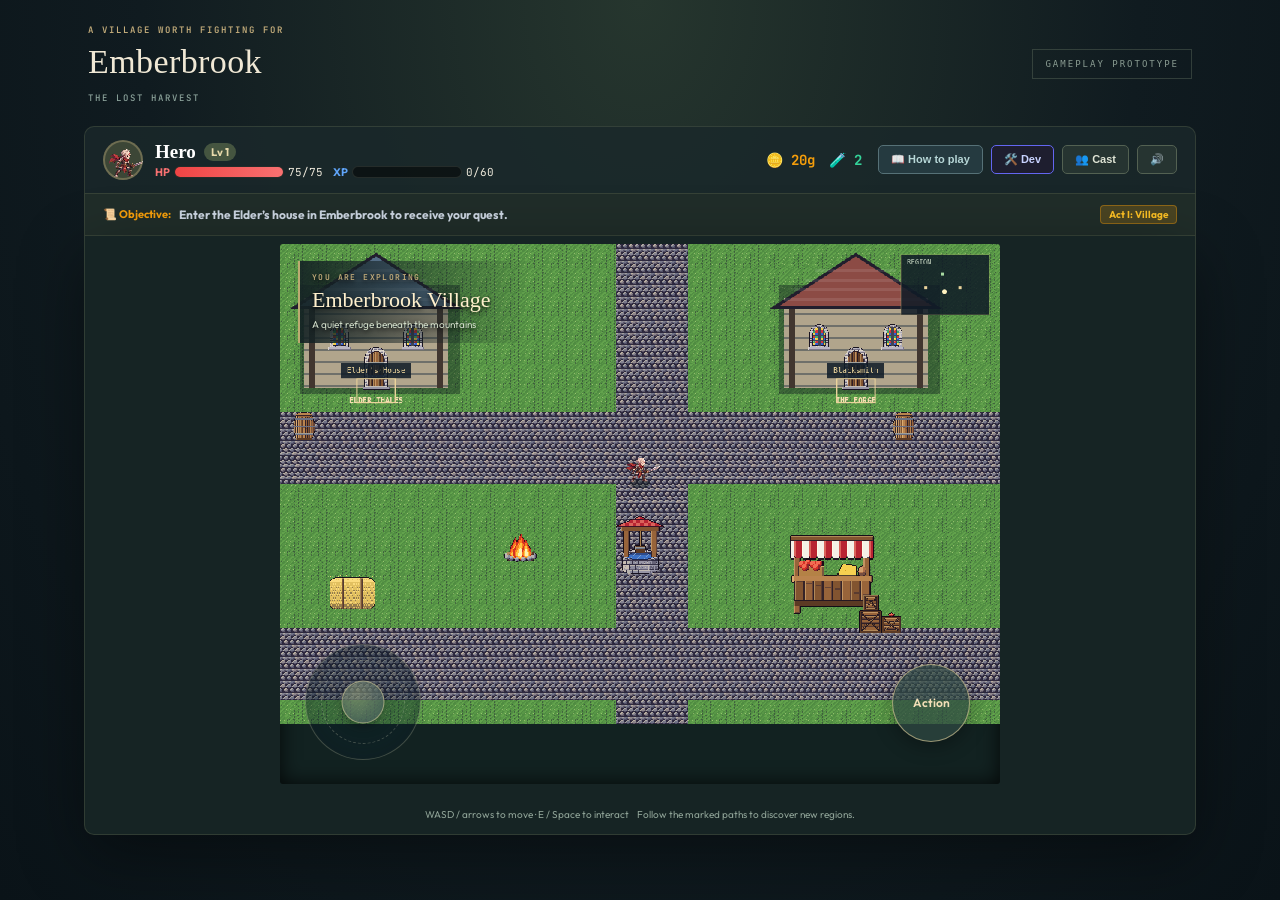
==== index.html @ a44d7378 "Add Emberbrook gameplay prototype" ====
<!DOCTYPE html>
<html lang="en">

<head>
  <meta charset="UTF-8">
  <meta name="viewport" content="width=device-width, initial-scale=1.0">
  <title>Emberbrook: The Lost Harvest — Gameplay Prototype</title>
  <link rel="preconnect" href="https://fonts.googleapis.com">
  <link rel="preconnect" href="https://fonts.gstatic.com" crossorigin>
  <link
    href="https://fonts.googleapis.com/css2?family=Press+Start+2P&family=Outfit:wght@400;500;600;700;800&family=JetBrains+Mono:wght@400;600;700&display=swap"
    rel="stylesheet">
  <style>
    :root {
      --bg-dark: #0f141c;
      --bg-panel: #18202c;
      --bg-card: #222d3d;
      --border-color: #33445c;
      --primary: #3b82f6;
      --primary-glow: rgba(59, 130, 246, 0.4);
      --accent-gold: #f59e0b;
      --accent-red: #ef4444;
      --accent-green: #10b981;
      --accent-purple: #8b5cf6;
      --accent-cyan: #06b6d4;
      --text-main: #f1f5f9;
      --text-muted: #94a3b8;
    }

    * {
      box-sizing: border-box;
      margin: 0;
      padding: 0;
      user-select: none;
      -webkit-user-select: none;
      -webkit-tap-highlight-color: transparent;
    }

    body {
      background-color: var(--bg-dark);
      color: var(--text-main);
      font-family: 'Outfit', sans-serif;
      min-height: 100vh;
      display: flex;
      flex-direction: column;
      align-items: center;
      justify-content: flex-start;
      overflow-x: hidden;
    }

    /* Pixel Headers */
    .pixel-font {
      font-family: 'Press Start 2P', monospace;
      letter-spacing: 0.5px;
    }

    .mono-font {
      font-family: 'JetBrains Mono', monospace;
    }

    /* App Container */
    #game-container {
      width: 100%;
      max-width: 860px;
      padding: 12px;
      display: flex;
      flex-direction: column;
      gap: 12px;
    }

    /* Top Navigation / Stats Bar */
    .top-bar {
      background: var(--bg-panel);
      border: 2px solid var(--border-color);
      border-radius: 12px;
      padding: 10px 16px;
      display: flex;
      justify-content: space-between;
      align-items: center;
      flex-wrap: wrap;
      gap: 8px;
      box-shadow: 0 4px 12px rgba(0, 0, 0, 0.3);
    }

    .hero-summary {
      display: flex;
      align-items: center;
      gap: 12px;
    }

    .hero-avatar {
      font-size: 28px;
      background: var(--bg-card);
      border: 2px solid var(--border-color);
      width: 48px;
      height: 48px;
      border-radius: 10px;
      display: flex;
      align-items: center;
      justify-content: center;
    }

    .hero-meta {
      display: flex;
      flex-direction: column;
      gap: 2px;
    }

    .hero-name-row {
      display: flex;
      align-items: center;
      gap: 8px;
    }

    .hero-name {
      font-weight: 700;
      font-size: 16px;
      color: #fff;
    }

    .badge-level {
      background: var(--primary);
      color: white;
      font-size: 11px;
      padding: 2px 7px;
      border-radius: 20px;
      font-weight: 700;
    }

    .bars-row {
      display: flex;
      gap: 10px;
      align-items: center;
      font-size: 12px;
    }

    .stat-bar-container {
      width: 110px;
      height: 12px;
      background: rgba(0, 0, 0, 0.5);
      border-radius: 6px;
      overflow: hidden;
      border: 1px solid rgba(255, 255, 255, 0.15);
      position: relative;
    }

    .stat-bar-fill {
      height: 100%;
      transition: width 0.3s ease;
    }

    .hp-fill {
      background: linear-gradient(90deg, #ef4444, #f87171);
    }

    .xp-fill {
      background: linear-gradient(90deg, #3b82f6, #60a5fa);
    }

    .top-actions {
      display: flex;
      align-items: center;
      gap: 8px;
    }

    .btn {
      background: var(--bg-card);
      border: 1.5px solid var(--border-color);
      color: var(--text-main);
      padding: 7px 12px;
      border-radius: 8px;
      font-size: 13px;
      font-weight: 600;
      cursor: pointer;
      display: inline-flex;
      align-items: center;
      gap: 6px;
      transition: all 0.15s ease;
      touch-action: manipulation;
    }

    .btn:hover {
      background: #2a374a;
      border-color: #4b6284;
      transform: translateY(-1px);
    }

    .btn:active {
      transform: translateY(1px);
    }

    .btn-primary {
      background: #2563eb;
      border-color: #3b82f6;
      color: #fff;
      box-shadow: 0 0 10px var(--primary-glow);
    }

    .btn-primary:hover {
      background: #1d4ed8;
      border-color: #60a5fa;
    }

    .btn-accent {
      background: #b45309;
      border-color: #f59e0b;
      color: #fff;
    }

    .btn-accent:hover {
      background: #d97706;
    }

    .btn-math {
      background: #5b21b6;
      border-color: #8b5cf6;
      color: #e0e7ff;
    }

    .btn-math:hover {
      background: #6d28d9;
    }

    /* Quest Banner */
    .quest-banner {
      background: linear-gradient(90deg, rgba(30, 41, 59, 0.95), rgba(15, 23, 42, 0.95));
      border: 1px solid #334155;
      border-left: 4px solid var(--accent-gold);
      border-radius: 8px;
      padding: 8px 14px;
      display: flex;
      justify-content: space-between;
      align-items: center;
      font-size: 13px;
    }

    .quest-title {
      font-weight: 700;
      color: var(--accent-gold);
      display: flex;
      align-items: center;
      gap: 6px;
    }

    .quest-desc {
      color: #cbd5e1;
    }

    /* Main Viewport & Map */
    .viewport-card {
      background: var(--bg-panel);
      border: 2px solid var(--border-color);
      border-radius: 14px;
      padding: 12px;
      display: flex;
      flex-direction: column;
      align-items: center;
      gap: 12px;
      box-shadow: 0 8px 24px rgba(0, 0, 0, 0.4);
      position: relative;
    }

    #canvas-wrapper {
      position: relative;
      width: 100%;
      max-width: 720px;
      aspect-ratio: 12 / 9;
      background: #000;
      border-radius: 10px;
      overflow: hidden;
      border: 2px solid #2d3c52;
      box-shadow: inset 0 0 20px rgba(0, 0, 0, 0.8);
    }

    #gameCanvas {
      width: 100%;
      height: 100%;
      display: block;
      image-rendering: pixelated;
    }

    /* Interaction floating toast */
    #interact-toast {
      position: absolute;
      bottom: 16px;
      left: 50%;
      transform: translateX(-50%);
      background: rgba(15, 23, 42, 0.92);
      border: 2px solid var(--accent-gold);
      color: #fff;
      padding: 6px 14px;
      border-radius: 20px;
      font-size: 12px;
      font-weight: 700;
      pointer-events: none;
      display: none;
      align-items: center;
      gap: 6px;
      animation: bounce 1s infinite alternate;
      box-shadow: 0 4px 12px rgba(0, 0, 0, 0.6);
    }

    @keyframes bounce {
      0% {
        transform: translate(-50%, 0);
      }

      100% {
        transform: translate(-50%, -4px);
      }
    }

    /* Controls & Hotbar */
    .controls-panel {
      width: 100%;
      max-width: 720px;
      display: flex;
      justify-content: space-between;
      align-items: center;
      flex-wrap: wrap;
      gap: 12px;
      background: var(--bg-card);
      border: 1px solid var(--border-color);
      border-radius: 10px;
      padding: 10px 16px;
    }

    .key-hints {
      font-size: 12px;
      color: var(--text-muted);
      display: flex;
      align-items: center;
      gap: 12px;
      flex-wrap: wrap;
    }

    .kbd {
      background: #0f172a;
      border: 1px solid #475569;
      border-bottom: 2px solid #334155;
      padding: 2px 6px;
      border-radius: 4px;
      color: #e2e8f0;
      font-size: 11px;
      font-family: monospace;
      font-weight: bold;
    }

    /* On-Screen D-Pad for Mobile */
    .d-pad {
      display: grid;
      grid-template-columns: repeat(3, 44px);
      grid-template-rows: repeat(3, 44px);
      gap: 4px;
    }

    .d-btn {
      background: #1e293b;
      border: 1.5px solid #3b4b66;
      color: #fff;
      font-size: 16px;
      font-weight: bold;
      border-radius: 8px;
      display: flex;
      align-items: center;
      justify-content: center;
      cursor: pointer;
      touch-action: manipulation;
    }

    .d-btn:active {
      background: var(--primary);
    }

    /* MODAL WINDOWS (Forge, Battle, Math, Dialogue, Cast, Credits) */
    .modal-overlay {
      position: fixed;
      top: 0;
      left: 0;
      width: 100vw;
      height: 100vh;
      background: rgba(0, 0, 0, 0.85);
      backdrop-filter: blur(4px);
      display: none;
      align-items: center;
      justify-content: center;
      z-index: 1000;
      padding: 16px;
    }

    .modal-box {
      background: var(--bg-panel);
      border: 2px solid var(--border-color);
      border-radius: 16px;
      width: 100%;
      max-width: 680px;
      max-height: 90vh;
      overflow-y: auto;
      padding: 20px;
      display: flex;
      flex-direction: column;
      gap: 16px;
      box-shadow: 0 16px 36px rgba(0, 0, 0, 0.7);
      position: relative;
      animation: modalPop 0.2s cubic-bezier(0.16, 1, 0.3, 1);
    }

    @keyframes modalPop {
      0% {
        transform: scale(0.92);
        opacity: 0;
      }

      100% {
        transform: scale(1);
        opacity: 1;
      }
    }

    .modal-header {
      display: flex;
      justify-content: space-between;
      align-items: center;
      border-bottom: 1.5px solid var(--border-color);
      padding-bottom: 12px;
    }

    .modal-title {
      font-size: 18px;
      font-weight: 700;
      color: #fff;
      display: flex;
      align-items: center;
      gap: 8px;
    }

    .close-btn {
      background: transparent;
      border: none;
      color: var(--text-muted);
      font-size: 22px;
      cursor: pointer;
      padding: 4px 8px;
      border-radius: 6px;
    }

    .close-btn:hover {
      background: rgba(255, 255, 255, 0.1);
      color: #fff;
    }

    /* FORGE / OPTIMIZATION UI */
    .forge-slider-box {
      background: var(--bg-card);
      border: 1px solid var(--border-color);
      border-radius: 12px;
      padding: 16px;
      display: flex;
      flex-direction: column;
      gap: 12px;
    }

    .forge-split-row {
      display: flex;
      justify-content: space-between;
      font-size: 15px;
      font-weight: 700;
    }

    .slider-container {
      display: flex;
      flex-direction: column;
      gap: 8px;
    }

    input[type=range] {
      width: 100%;
      height: 10px;
      border-radius: 5px;
      background: #0f172a;
      outline: none;
      accent-color: var(--primary);
      cursor: pointer;
    }

    .forge-graph-container {
      background: #0b0f17;
      border: 1px solid #233145;
      border-radius: 10px;
      height: 180px;
      position: relative;
      overflow: hidden;
    }

    #forgeCanvas {
      width: 100%;
      height: 100%;
      display: block;
    }

    .telemetry-grid {
      display: grid;
      grid-template-columns: repeat(auto-fit, minmax(130px, 1fr));
      gap: 8px;
    }

    .telemetry-tile {
      background: #111827;
      border: 1px solid #1f2937;
      border-radius: 8px;
      padding: 8px 10px;
      display: flex;
      flex-direction: column;
      gap: 2px;
    }

    .telemetry-label {
      font-size: 11px;
      color: var(--text-muted);
      font-weight: 600;
    }

    .telemetry-val {
      font-family: 'JetBrains Mono', monospace;
      font-size: 14px;
      font-weight: 700;
      color: #38bdf8;
    }

    /* BATTLE UI */
    .battle-header {
      display: flex;
      justify-content: space-between;
      align-items: center;
      padding: 12px;
      background: rgba(0, 0, 0, 0.3);
      border-radius: 12px;
    }

    .combatant-card {
      display: flex;
      flex-direction: column;
      align-items: center;
      gap: 6px;
      width: 45%;
    }

    .combatant-sprite {
      font-size: 52px;
      filter: drop-shadow(0 6px 12px rgba(0, 0, 0, 0.6));
      animation: floatIdle 2s infinite ease-in-out;
    }

    @keyframes floatIdle {

      0%,
      100% {
        transform: translateY(0);
      }

      50% {
        transform: translateY(-6px);
      }
    }

    .combatant-name {
      font-weight: 700;
      font-size: 14px;
    }

    .combat-log {
      height: 80px;
      background: #0b0f17;
      border: 1px solid #1e293b;
      border-radius: 8px;
      padding: 8px 12px;
      overflow-y: auto;
      font-size: 12px;
      font-family: 'JetBrains Mono', monospace;
      display: flex;
      flex-direction: column;
      gap: 4px;
      color: #cbd5e1;
    }

    /* Timing Gauge */
    .timing-section {
      background: var(--bg-card);
      border: 2px solid var(--border-color);
      border-radius: 12px;
      padding: 16px;
      display: flex;
      flex-direction: column;
      gap: 12px;
      align-items: center;
    }

    .gauge-track-container {
      width: 100%;
      height: 36px;
      background: #0b0f17;
      border: 2px solid #334155;
      border-radius: 18px;
      position: relative;
      overflow: hidden;
      box-shadow: inset 0 2px 8px rgba(0, 0, 0, 0.7);
    }

    .gauge-sweet-spot {
      position: absolute;
      left: 45%;
      width: 10%;
      top: 0;
      height: 100%;
      background: rgba(16, 185, 129, 0.35);
      border-left: 2px dashed #10b981;
      border-right: 2px dashed #10b981;
      pointer-events: none;
      display: flex;
      align-items: center;
      justify-content: center;
      font-size: 10px;
      color: #34d399;
      font-weight: bold;
    }

    .gauge-fill-bar {
      height: 100%;
      width: 0%;
      background: linear-gradient(90deg, #3b82f6, #8b5cf6, #ec4899);
      transition: width 0.03s linear;
      border-radius: 18px;
    }

    .gauge-needle {
      position: absolute;
      top: -4px;
      bottom: -4px;
      width: 6px;
      background: #fbbf24;
      box-shadow: 0 0 10px #fbbf24;
      left: 0%;
      transform: translateX(-50%);
      border-radius: 3px;
    }

    .battle-actions {
      display: flex;
      gap: 12px;
      width: 100%;
      justify-content: center;
    }

    .battle-btn {
      flex: 1;
      padding: 14px 16px;
      font-size: 15px;
      font-weight: 700;
      border-radius: 10px;
      border: none;
      cursor: pointer;
      display: flex;
      align-items: center;
      justify-content: center;
      gap: 8px;
      box-shadow: 0 4px 10px rgba(0, 0, 0, 0.3);
      touch-action: manipulation;
    }

    .strike-btn {
      background: linear-gradient(135deg, #ef4444, #dc2626);
      color: #fff;
    }

    .strike-btn:hover {
      background: #b91c1c;
    }

    .tap-strike-btn {
      background: linear-gradient(135deg, #f59e0b, #d97706);
      color: #fff;
      font-size: 17px;
      box-shadow: 0 0 15px rgba(245, 158, 11, 0.6);
      animation: pulseBtn 0.8s infinite alternate;
    }

    @keyframes pulseBtn {
      0% {
        transform: scale(1);
      }

      100% {
        transform: scale(1.02);
      }
    }

    .potion-btn {
      background: linear-gradient(135deg, #10b981, #059669);
      color: #fff;
    }

    .potion-btn:hover {
      background: #047857;
    }

    /* MATHEMATICAL WORKED PROOF ACCORDIONS */
    .proof-card {
      background: #0f172a;
      border: 1px solid #1e293b;
      border-radius: 10px;
      padding: 14px;
      display: flex;
      flex-direction: column;
      gap: 10px;
      font-size: 13px;
      line-height: 1.6;
    }

    .proof-step {
      background: #1e293b;
      border-left: 3px solid var(--primary);
      padding: 8px 12px;
      border-radius: 0 6px 6px 0;
      font-family: 'JetBrains Mono', monospace;
      color: #e2e8f0;
      font-size: 12px;
    }

    .tag-chip {
      display: inline-block;
      padding: 2px 8px;
      border-radius: 12px;
      font-size: 11px;
      font-weight: 700;
    }

    .tag-blue {
      background: rgba(59, 130, 246, 0.2);
      color: #60a5fa;
      border: 1px solid rgba(59, 130, 246, 0.4);
    }

    .tag-green {
      background: rgba(16, 185, 129, 0.2);
      color: #34d399;
      border: 1px solid rgba(16, 185, 129, 0.4);
    }

    .tag-amber {
      background: rgba(245, 158, 11, 0.2);
      color: #fbbf24;
      border: 1px solid rgba(245, 158, 11, 0.4);
    }

    /* CAST SCREEN INPUTS */
    .cast-row {
      display: flex;
      align-items: center;
      gap: 10px;
      background: var(--bg-card);
      border: 1px solid var(--border-color);
      border-radius: 8px;
      padding: 8px 12px;
    }

    .cast-emoji-input {
      font-size: 20px;
      width: 44px;
      height: 40px;
      text-align: center;
      background: #0f172a;
      border: 1px solid #334155;
      border-radius: 6px;
      color: #fff;
    }

    .cast-name-input {
      flex: 1;
      height: 40px;
      background: #0f172a;
      border: 1px solid #334155;
      border-radius: 6px;
      padding: 0 10px;
      color: #fff;
      font-weight: 600;
      font-family: inherit;
    }

    /* Floaty damage numbers */
    .float-dmg {
      position: absolute;
      font-weight: 800;
      font-size: 22px;
      pointer-events: none;
      animation: floatUpFade 1s forwards ease-out;
      z-index: 50;
      text-shadow: 0 2px 4px #000;
    }

    @keyframes floatUpFade {
      0% {
        opacity: 1;
        transform: translate(-50%, 0) scale(1);
      }

      50% {
        transform: translate(-50%, -24px) scale(1.2);
      }

      100% {
        opacity: 0;
        transform: translate(-50%, -48px) scale(0.9);
      }
    }

    /* Responsive adjustments */
    @media (max-width: 600px) {
      .top-bar {
        padding: 8px 10px;
      }

      .bars-row {
        flex-direction: column;
        align-items: flex-start;
        gap: 4px;
      }

      .stat-bar-container {
        width: 90px;
      }

      .d-pad {
        margin: 0 auto;
      }

      .key-hints {
        display: none;
      }
    }
  </style>
  <link rel="stylesheet" href="rpg.css">
</head>

<body>

  <div id="game-container">
    <div class="game-masthead"><div><span class="eyebrow">A VILLAGE WORTH FIGHTING FOR</span><h1>Emberbrook<span>THE LOST HARVEST</span></h1></div><span class="edition-mark">GAMEPLAY PROTOTYPE</span></div>
    <!-- TOP HEADER / PLAYER STATS -->
    <header class="top-bar">
      <div class="hero-summary">
        <div id="ui-hero-avatar" class="hero-avatar">🗡️</div>
        <div class="hero-meta">
          <div class="hero-name-row">
            <span id="ui-hero-name" class="hero-name">Hero</span>
            <span id="ui-hero-lvl" class="badge-level">Lv 1</span>
          </div>
          <div class="bars-row">
            <div style="display: flex; align-items: center; gap: 4px;">
              <span style="font-size: 11px; color:#f87171; font-weight:700;">HP</span>
              <div class="stat-bar-container">
                <div id="ui-hp-bar" class="stat-bar-fill hp-fill" style="width: 100%;"></div>
              </div>
              <span id="ui-hp-text" class="mono-font" style="font-size: 11px;">75/75</span>
            </div>
            <div style="display: flex; align-items: center; gap: 4px;">
              <span style="font-size: 11px; color:#60a5fa; font-weight:700;">XP</span>
              <div class="stat-bar-container">
                <div id="ui-xp-bar" class="stat-bar-fill xp-fill" style="width: 0%;"></div>
              </div>
              <span id="ui-xp-text" class="mono-font" style="font-size: 11px;">0/60</span>
            </div>
          </div>
        </div>
      </div>

      <!-- Inventory & Actions -->
      <div class="top-actions">
        <div class="mono-font" style="display: flex; align-items: center; gap: 4px; font-weight: 700; font-size: 14px; margin-right: 6px;">
          <span style="color: var(--accent-gold);">🪙 <span id="ui-gold-text">0</span>g</span>
          <span id="ui-debt-badge" style="display: none; color: #f87171; font-size: 11px; background: rgba(239,68,68,0.2); padding: 1px 6px; border-radius: 4px; border: 1px solid rgba(239,68,68,0.4);" title="Village Blacksmith Debt">(Debt: <span id="ui-debt-text">0</span>g)</span>
        </div>
        <div class="mono-font" style="color: #34d399; font-weight: 700; font-size: 14px; margin-right: 8px;">
          🧪 <span id="ui-potions-text">2</span>
        </div>

        <button id="btn-forge" class="btn btn-accent" title="Paused course draft" hidden>
          ⚔️ Forge <span id="ui-forge-ratio" class="mono-font" style="font-size:11px;">[5:5]</span>
        </button>
        <button id="btn-guide" class="btn btn-math" title="Controls, travel, and battles">
          📖 How to play
        </button>
        <button id="btn-dev" class="btn" style="background: #1e1e2f; border-color: #6366f1; color: #c7d2fe;" title="Open Developer & Instructor Debug Panel">
          🛠️ Dev
        </button>
        <button id="btn-cast" class="btn" title="Edit 7-member team cast">
          👥 Cast
        </button>
        <button id="btn-sound" class="btn" title="Toggle audio">
          🔊
        </button>
      </div>
    </header>

    <!-- QUEST PROGRESSION BANNER -->
    <section class="quest-banner">
      <div class="quest-title">
        <span>📜 Objective:</span>
        <span id="ui-quest-text" class="quest-desc">Talk to the Village Elder to receive your quest.</span>
      </div>
      <div id="ui-boss-badge" class="tag-chip tag-amber">Act I: The Village</div>
    </section>

    <!-- CONTINUOUS WORLD VIEWPORT -->
    <main class="viewport-card">
      <div id="canvas-wrapper">
        <canvas id="gameCanvas" width="960" height="640" aria-label="Explorable RPG world"></canvas>
        <div class="location-plaque"><span class="eyebrow">YOU ARE EXPLORING</span><strong id="location-name">Emberbrook Village</strong><span id="location-description">A quiet refuge beneath the mountains</span></div>
        <div class="touch-controls"><div id="joystick" role="group" aria-label="Movement joystick"><span class="joystick-ring"></span><span id="joystick-knob"></span></div><button id="d-action" class="interact-button">Action</button></div>
        <div id="interact-toast">
          <span id="toast-icon">💬</span> <span id="toast-msg">Press [SPACE] or tap to talk</span>
        </div>
      </div>

      <div class="explore-footer"><span>WASD / arrows to move · E / Space to interact</span><span>Follow the marked paths to discover new regions.</span></div>
    </main>
  </div>

  <!-- ========================================================================= -->
  <!-- MODAL 1: THE FORGE (CALCULUS OPTIMIZATION ENGINE)                         -->
  <!-- ========================================================================= -->
  <div id="modal-forge" class="modal-overlay" hidden>
    <div class="modal-box">
      <div class="modal-header">
        <div class="modal-title">
          <span>🔥 Blacksmith's Calculus Forge</span>
          <span class="tag-chip tag-blue">Optimization Mechanic</span>
        </div>
        <button class="close-btn" data-close="modal-forge">&times;</button>
      </div>

      <p style="font-size: 13px; color: var(--text-muted); line-height: 1.5;">
        Split your <strong>10 attribute points</strong> between ⚔️ <strong>Strength (x)</strong> and 🔮 <strong>Focus
          (10 − x)</strong>.
        Damage = 6 × Strength × Focus: <strong>D(x) = 60x − 6x²</strong>. An even split gives the most damage.
      </p>

      <!-- Slider & Allocation -->
      <div class="forge-slider-box">
        <div class="forge-split-row">
          <span style="color: #f87171;">⚔️ Strength (x): <span id="forge-str-val" class="mono-font">5.0</span></span>
          <span style="color: #a78bfa;">🔮 Focus (10 − x): <span id="forge-foc-val" class="mono-font">5.0</span></span>
        </div>

        <div class="slider-container">
          <input type="range" id="forge-slider" min="0" max="10" step="0.1" value="5.0">
          <div style="display: flex; justify-content: space-between; font-size: 11px; color: var(--text-muted);">
            <span>0 (Pure Focus)</span>
            <span>Best split: 5 Strength / 5 Focus</span>
            <span>10 (Pure Strength)</span>
          </div>
        </div>

        <div style="display: flex; gap: 8px; justify-content: flex-end;">
          <button id="btn-forge-optimal" class="btn btn-primary" style="font-size: 12px;">
            ⭐ Use best split (5 / 5)
          </button>
        </div>
      </div>

      <!-- Live Curve & Tangent Vector Canvas -->
      <div class="forge-graph-container">
        <canvas id="forgeCanvas" width="600" height="180"></canvas>
      </div>

      <!-- Live Telemetry Readout -->
      <div class="telemetry-grid">
        <div class="telemetry-tile">
          <span class="telemetry-label">Damage D(x)</span>
          <span id="tel-power" class="telemetry-val">150.0</span>
        </div>
        <div class="telemetry-tile">
          <span class="telemetry-label">Slope D′(x) = 60 − 12x</span>
          <span id="tel-slope" class="telemetry-val">0.0</span>
        </div>
        <div class="telemetry-tile">
          <span class="telemetry-label">Curve D″(x) = −12</span>
          <span id="tel-concavity" class="telemetry-val">-12.0</span>
        </div>
        <div class="telemetry-tile">
          <span class="telemetry-label">What to do</span>
          <span id="tel-status" class="telemetry-val" style="color: #fbbf24;">Best split</span>
        </div>
      </div>

      <div
        style="display: flex; justify-content: space-between; align-items: center; border-top: 1px solid var(--border-color); padding-top: 12px;">
        <span style="font-size: 12px; color: var(--text-muted);">Changes save instantly to character build.</span>
        <button class="btn btn-primary" data-close="modal-forge">Save & Return</button>
      </div>
    </div>
  </div>

  <!-- ========================================================================= -->
  <!-- MODAL 2: TURN-BASED TIMING BATTLE                                         -->
  <!-- ========================================================================= -->
  <div id="modal-battle" class="modal-overlay">
    <div class="modal-box" style="max-width: 800px;">
      <div class="battle-heading"><span class="eyebrow">STAND YOUR GROUND</span><strong>Encounter</strong><span>Choose your next move</span></div>
      <canvas id="battle-scene" width="720" height="280" aria-label="Animated battle scene"></canvas>
      <div class="battle-header">
        <!-- Player Card -->
        <div class="combatant-card">
          <div id="battle-player-sprite" class="combatant-sprite">🗡️</div>
          <span id="battle-player-name" class="combatant-name">Hero</span>
          <div class="stat-bar-container" style="width: 100%;">
            <div id="battle-player-hp-bar" class="stat-bar-fill hp-fill" style="width: 100%;"></div>
          </div>
          <span id="battle-player-hp-text" class="mono-font" style="font-size: 11px;">75 / 75 HP</span>
        </div>

        <div style="font-weight: 800; font-size: 20px; color: #f87171;">VS</div>

        <!-- Enemy Card -->
        <div class="combatant-card">
          <div id="battle-enemy-sprite" class="combatant-sprite">🟢</div>
          <span id="battle-enemy-name" class="combatant-name">Forest Slime</span>
          <div class="stat-bar-container" style="width: 100%;">
            <div id="battle-enemy-hp-bar" class="stat-bar-fill hp-fill" style="width: 100%;"></div>
          </div>
          <span id="battle-enemy-hp-text" class="mono-font" style="font-size: 11px;">120 / 120 HP</span>
        </div>
      </div>

      <!-- Active Status Debuffs Row -->
      <div id="battle-debuffs-row" style="display: flex; gap: 8px; flex-wrap: wrap; justify-content: center; min-height: 24px; padding: 2px 0;">
        <span style="font-size: 11px; color: var(--text-muted);">Status: Normal</span>
      </div>

      <!-- Battle Log -->
      <div id="battle-log" class="combat-log">
        <div>⚔️ Battle started! Prepare your strike timing...</div>
      </div>

      <!-- S-Curve Timing Gauge -->
      <div class="timing-section">
        <div style="display: flex; justify-content: space-between; width: 100%; font-size: 12px;">
          <span style="font-weight: 700; color: #e2e8f0;">⚡ Charge, then release at the center!</span>
          <span id="battle-timer-val" class="mono-font" style="color: var(--accent-gold);">t = 0.00s</span>
        </div>

        <div class="gauge-track-container" id="gauge-container">
          <div class="gauge-fill-bar" id="gauge-fill"></div>
          <div class="gauge-sweet-spot" title="The gauge moves fastest at the center">BEST</div>
          <div class="gauge-needle" id="gauge-needle"></div>
        </div>

        <div
          style="display: flex; justify-content: space-between; width: 100%; font-size: 11px; color: var(--text-muted);">
          <span>Start</span>
          <span style="color: #34d399; font-weight: 700;">Halfway = strongest hit</span>
          <span>Too late</span>
        </div>
      </div>

      <div id="battle-items" class="battle-inventory" hidden><div><img src="assets/game/loot_essentials_24/assets/png/potions/health_potion.png" alt=""><span><strong>Healing potion × <span id="item-potion-count">2</span></strong><small>Restore 40 HP · uses your turn</small></span></div><button id="btn-use-potion" class="btn btn-primary">Use potion</button><button id="btn-items-back" class="btn">Back</button></div>
      <!-- Battle Action Buttons -->
      <div class="battle-actions">
        <button id="btn-battle-strike" class="battle-btn strike-btn">
          ⚔ Attack
        </button>
        <button id="btn-battle-tap" class="battle-btn tap-strike-btn" style="display: none;">
          🎯 RELEASE NOW!
        </button>
        <button id="btn-battle-potion" class="battle-btn potion-btn">
          ▣ Item (<span id="battle-potion-count">2</span>)
        </button>
        <button id="btn-battle-run" class="battle-btn run-btn" title="75% escape chance against forest enemies; guardians block escape">↗ Run</button>
      </div>
      <p class="battle-help">Attack: charge and release at the center. Item: use a potion. Run: 75% escape chance; unavailable against guardians.</p>
    </div>
  </div>

  <!-- ========================================================================= -->
  <!-- MODAL 3: 🔬 MATH VIEW & ORAL DEFENSE WORKED EXAMPLE                       -->
  <!-- ========================================================================= -->
  <div id="modal-math" class="modal-overlay" hidden>
    <div class="modal-box" style="max-width: 760px;">
      <div class="modal-header">
        <div class="modal-title">
          <span>Paused calculus draft — awaiting group discussion</span>
          <span class="tag-chip tag-green">Not used in this prototype</span>
        </div>
        <button class="close-btn" data-close="modal-math">&times;</button>
      </div>

      <div style="display: flex; flex-direction: column; gap: 14px;">
        <!-- Section A: The Forge Proof -->
        <div class="proof-card">
          <div style="display: flex; justify-content: space-between; align-items: center;">
            <strong style="color: #38bdf8; font-size: 15px;">Part I: The Forge Optimization (Global Maxima & 2nd
              Derivative)</strong>
            <span class="tag-chip tag-blue">Core Mechanic</span>
          </div>
          <p>A derivative tells you how damage changes when you add Strength. Split 10 points between Strength x and Focus (10 − x).</p>
          <div class="proof-step">1. Damage: D(x) = 6x(10 − x) = 60x − 6x².</div>
          <div class="proof-step">2. Differentiate term by term: 60x becomes 60; −6x² becomes −12x. So D′(x) = 60 − 12x.</div>
          <div class="proof-step">3. Find the flat point: 60 − 12x = 0, so x = 5. Put 5 points in Strength and 5 in Focus.</div>
          <div class="proof-step">4. Check the peak: D″(x) = −12. The curve bends downward. D(0) = D(10) = 0, so D(5) = 150 is the highest damage on [0, 10].</div>
          <div class="proof-step">5. Try it: at x = 3, D = 126 and D′ = +24 (add Strength). At x = 7, D = 126 and D′ = −24 (add Focus). At x = 5, D′ = 0 and damage is 150.</div>
        </div>
        <div class="proof-card">
          <strong style="color: #a78bfa; font-size: 15px;">Part II: Release halfway through the charge</strong>
          <p>Let T be the charge duration in seconds and u = t/T be the fraction of time elapsed. For a normal 4-second charge, halfway is 2 seconds.</p>
          <div class="proof-step">1. Gauge fill: R(t) = 3(t/T)² − 2(t/T)³. It starts at 0 and ends at 1.</div>
          <div class="proof-step">2. Fill speed: R′(t) = 6u(1 − u)/T. Acceleration: R″(t) = (6 − 12u)/T².</div>
          <div class="proof-step">3. Set R″ = 0: 6 − 12u = 0, so u = 1/2. Before halfway the speed increases; after halfway it decreases. The center is the inflection point and the fastest fill.</div>
          <div class="proof-step">4. Timing score = R′ / maximum R′ = 4u(1 − u). Damage multiplier = 0.5 + 1.5 × score. At halfway it is 2×; at either end it is 0.5×.</div>
          <div class="proof-step">5. At Level 1 with a 5/5 build, a center hit deals 150 × 0.6 × 2 = 180 damage. An end hit deals 45. Your build and timing both matter!</div>
        </div>
      </div>
    </div>
  </div>

    <!-- ========================================================================= -->
    <!-- MODAL 4: CAST CUSTOMIZATION SCREEN                                        -->
    <!-- ========================================================================= -->
    <div id="modal-cast" class="modal-overlay">
      <div class="modal-box" style="max-width: 540px;">
        <div class="modal-header">
          <div class="modal-title">
            <span>👥 Cast & Team Customization</span>
          </div>
          <button class="close-btn" data-close="modal-cast">&times;</button>
        </div>
        <p style="font-size: 13px; color: var(--text-muted);">
          Personalize your project's 7-member team cast. Changes save to browser localStorage (<code
            class="mono-font">dq2c</code>).
        </p>

        <div style="display: flex; flex-direction: column; gap: 10px;" id="cast-list">
          <!-- Generated via JS -->
        </div>

        <div style="display: flex; justify-content: flex-end; gap: 8px; margin-top: 10px;">
          <button class="btn btn-primary" id="btn-save-cast">Save Cast</button>
        </div>
      </div>
    </div>

    <!-- ========================================================================= -->
    <!-- MODAL 5: NPC DIALOGUE & SHOP                                              -->
    <!-- ========================================================================= -->
    <div id="modal-dialogue" class="modal-overlay">
      <div class="modal-box" style="max-width: 520px;">
        <div class="modal-header">
          <div class="modal-title">
            <span id="dlg-avatar" style="font-size: 24px;">🧙‍♂️</span>
            <span id="dlg-speaker">Village Elder</span>
          </div>
          <button class="close-btn" data-close="modal-dialogue">&times;</button>
        </div>

        <p id="dlg-text" style="font-size: 14px; line-height: 1.6; color: #f1f5f9; min-height: 50px;">
          Greetings traveler...
        </p>

        <div id="dlg-shop-options" style="display: none; flex-direction: column; gap: 8px;">
          <button id="btn-shop-heal" class="btn btn-accent" style="justify-content: space-between;">
            <span>💖 Full Rest & Heal Wounds</span>
            <span style="color: #34d399; font-weight: bold;">FREE</span>
          </button>
          <button id="btn-shop-potion" class="btn" style="justify-content: space-between;">
            <span>🧪 Purchase Healing Potion (+40 HP)</span>
            <span class="mono-font" style="color: var(--accent-gold); font-weight: bold;">20g</span>
          </button>
          <button id="btn-shop-debt-potion" class="btn" style="justify-content: space-between; border-color: #ef4444; color: #fca5a5; display: none;">
            <span>💳 Buy Potion on Credit (+20g Village Debt)</span>
            <span class="mono-font" style="color: #f87171; font-weight: bold;">Credit</span>
          </button>
          <button id="btn-shop-repay-debt" class="btn" style="justify-content: space-between; border-color: #f59e0b; color: #fde68a; display: none;">
            <span>💰 Repay Village Debt</span>
            <span id="shop-debt-repay-val" class="mono-font" style="color: var(--accent-gold); font-weight: bold;">0g</span>
          </button>
        </div>

        <div style="display: flex; justify-content: flex-end; gap: 8px; margin-top: 8px;">
          <button class="btn btn-primary" data-close="modal-dialogue">Continue</button>
        </div>
      </div>
    </div>

    <!-- ========================================================================= -->
    <!-- MODAL 6: VICTORY & GAME OVER SCREENS                                      -->
    <!-- ========================================================================= -->
    <div id="modal-victory" class="modal-overlay">
      <div class="modal-box" style="max-width: 600px; text-align: center;">
        <div style="font-size: 64px;">🏆🎉</div>
        <h2 class="pixel-font" style="color: var(--accent-gold); font-size: 18px; margin-top: 10px;">VILLAGE SAVED!</h2>
        <p style="font-size: 14px; color: #cbd5e1; margin-top: 8px;">
          The Ember Dragon has fallen and the stolen harvest is home. The people of Emberbrook can
          rebuild their fields and face the winter together.
        </p>

        <div class="proof-card" style="text-align: left; margin-top: 14px;">
          <div style="font-weight: 700; color: #38bdf8;">Your adventure:</div>
          <div id="victory-stats" class="mono-font" style="font-size: 12px; margin-top: 6px; line-height: 1.8;">
            <!-- Filled by JS -->
          </div>
        </div>

        <div style="margin-top: 16px; display: flex; justify-content: center; gap: 10px;">
          <button class="btn btn-primary" id="btn-victory-village">Return to village</button>
          <button class="btn" data-close="modal-victory">Explore World</button>
        </div>
      </div>
    </div>

    <!-- ========================================================================= -->
    <!-- MODAL 7: DEV / DEBUG TOOLS & INSTRUCTOR CONTROLS                          -->
    <!-- ========================================================================= -->
    <div id="modal-dev" class="modal-overlay">
      <div class="modal-box" style="max-width: 620px;">
        <div class="modal-header">
          <div class="modal-title">
            <span>🛠️ Developer & Instructor Debug Panel</span>
            <span class="tag-chip tag-blue">Debug Mode</span>
          </div>
          <button class="close-btn" data-close="modal-dev">&times;</button>
        </div>

        <p style="font-size: 13px; color: var(--text-muted); line-height: 1.5;">
          Use these tools to test encounters, monster movement, status effects, and the village shop.
        </p>

        <!-- Toggle Controls -->
        <div style="display: grid; grid-template-columns: repeat(auto-fit, minmax(180px, 1fr)); gap: 10px;">
          <div class="telemetry-tile" style="padding: 12px; cursor: pointer;" id="dev-toggle-god">
            <span class="telemetry-label">Invincibility (God Mode)</span>
            <span id="dev-val-god" class="telemetry-val" style="color: #ef4444;">OFF</span>
          </div>
          <div class="telemetry-tile" style="padding: 12px; cursor: pointer;" id="dev-toggle-freeze">
            <span class="telemetry-label">Freeze Monster AI</span>
            <span id="dev-val-freeze" class="telemetry-val" style="color: #10b981;">OFF (Moving)</span>
          </div>
          <div class="telemetry-tile" style="padding: 12px; cursor: pointer;" id="dev-toggle-debuffs">
            <span class="telemetry-label">Combat Debuffs</span>
            <span id="dev-val-debuffs" class="telemetry-val" style="color: #38bdf8;">ACTIVE</span>
          </div>
        </div>

        <!-- Teleport Shortcuts -->
        <div class="proof-card">
          <strong style="color: #38bdf8;">🚀 Instant Map Warp (Teleport)</strong>
          <div style="display: flex; gap: 8px; flex-wrap: wrap; margin-top: 6px;">
            <button class="btn" id="dev-warp-village">Emberbrook</button>
            <button class="btn" id="dev-warp-forest">Whispering Forest</button>
            <button class="btn" id="dev-warp-cave">Stonebound Cavern</button>
            <button class="btn" id="dev-warp-volcano">Ember Summit</button>
          </div>
        </div>

        <!-- Level & Economy Overrides -->
        <div class="proof-card">
          <strong style="color: #fbbf24;">⚡ Level, Gold & Debt Overrides</strong>
          <div style="display: flex; gap: 8px; flex-wrap: wrap; margin-top: 6px;">
            <button class="btn" id="dev-btn-lvl1">Set Lv 1</button>
            <button class="btn" id="dev-btn-lvl3">Set Lv 3 (Golem Ready)</button>
            <button class="btn" id="dev-btn-lvl5">Set Lv 5 (Dragon Ready)</button>
            <button class="btn" id="dev-btn-lvl8">Set Lv 8 (Max)</button>
            <button class="btn btn-accent" id="dev-btn-gold">+100 Gold 🪙</button>
            <button class="btn" style="border-color: #ef4444; color: #f87171;" id="dev-btn-cleardebt">Clear Debt 💳</button>
          </div>
        </div>

        <div style="display: flex; justify-content: flex-end;">
          <button class="btn btn-primary" data-close="modal-dev">Close Panel</button>
        </div>
      </div>
    </div>


  <div id="modal-report" class="modal-overlay">
    <div class="modal-box battle-report">
      <span class="eyebrow">ENCOUNTER COMPLETE</span><h2 id="report-title">Battle won</h2>
      <p id="report-enemy"></p><div id="report-rewards" class="report-rewards"></div><p id="report-strikes"></p>
      <div class="report-actions"><button id="btn-report-details" class="btn btn-math">Battle details</button><button id="btn-report-continue" class="btn btn-primary">Continue adventure</button></div>
      <div id="report-details" class="report-math" hidden></div>
    </div>
  </div>

  <div id="modal-guide" class="modal-overlay">
    <div class="modal-box" style="max-width: 620px;">
      <div class="modal-header">
        <div class="modal-title">Your first steps in Emberbrook</div>
        <button class="close-btn" data-close="modal-guide" aria-label="Close guide">&times;</button>
      </div>
      <div class="proof-card"><strong>Explore and talk</strong><p>Hold WASD or the arrow keys, or drag the joystick. Press E / Space or Action near someone to talk or fight. Walk through the marked doorways to travel.</p></div>
      <div class="proof-card"><strong>Start with the village</strong><p>Visit the Elder in the blue-roofed house on the left. The blacksmith in the red-roofed house heals you for free and sells potions.</p></div>
      <div class="proof-card"><strong>Choose your next move</strong><p>Attack starts a charge: release at the center for a strong hit. Item opens your potions; each restores 40 HP and uses a turn. Run can escape forest monsters, but guardians block your way.</p></div>
      <div class="proof-card"><strong>Bring the harvest home</strong><p>Follow the north path into Whispering Forest. Reach Level 3 for the northwest cavern. Defeat its Golem, reach Level 5, then take the northeast path to Ember Summit.</p></div>
      <div class="proof-card"><strong>If you fall</strong><p>You return to the village with full health and lose half your gold. Your level and quest progress stay with you. After an encounter, Battle details shows how your attacks went.</p></div>
      <button class="btn btn-primary" data-close="modal-guide">Back to the adventure</button>
    </div>
  </div>

    <script src="world.js"></script>
    <script src="combat.js"></script>
    <script src="game.js"></script>
</body>

</html>
---- rpg.css ----
/* Explorer's Edition: restrained fantasy chrome around the pixel-art world. */
:root { --bg-dark:#0e171c; --bg-panel:#172329; --bg-card:#213036; --border-color:#3d4b4b; --primary:#d2b77f; --text-main:#eee9db; --text-muted:#acb5ac; }
body { background:radial-gradient(ellipse at 50% 0,#26362e 0,#101b20 55%,#0a1318 100%); color:var(--text-main); min-height:100vh; }
#game-container { max-width:1160px; padding:24px 24px 32px; gap:0; }
.game-masthead { display:flex; align-items:center; justify-content:space-between; padding:0 4px 22px; gap:12px; }
.eyebrow { display:block; font:600 9px 'JetBrains Mono',monospace; letter-spacing:2px; color:#c4ad7b; }
h1 { font-family:Georgia,serif; font-size:34px; letter-spacing:0.4px; font-weight:normal; line-height:1.2; margin-top:6px; color:#f0e8d5; }
h1 span { display:block; margin-top:9px; font:500 9px 'JetBrains Mono',monospace; letter-spacing:2px; color:#8ca39b; }
.edition-mark { font:9px monospace; letter-spacing:2px; color:#899b91; border:1px solid #64736366; padding:9px 12px; }
.top-bar { background:#1b282bd9; border:1px solid #59634c66; border-bottom:0; border-radius:10px 10px 0 0; box-shadow:none; padding:13px 18px; gap:12px; }
.hero-avatar { border-color:#b8a77a66; background:#3c4636; border-radius:50%; width:40px;height:40px; }
.hero-avatar { background-image:url('assets/game/kiro_2.0/spritesheets/spr_kiro2_0_idle_strip35.png');background-size:2240px 64px;background-position:-12px -12px;color:transparent;image-rendering:pixelated; }
.hero-name { font-family:Georgia,serif; font-size:19px; }
.btn { border-radius:5px; background:#263431; border-color:#536152; color:#e0e5d6; font-size:11px; box-shadow:none; }
.btn:hover { background:#35463d; border-color:#b7a16d; transform:translateY(-1px); }
.btn-primary { color:#18251f; background:#cdb27b; border-color:#dbc38d; }
.btn-primary:hover { background:#e1cb99; color:#18251f; }
.btn-accent { color:#e8c98a; border-color:#96805277; background:#4a422966; }
.btn-math { background:#253a40; border-color:#567177; color:#b7d7d7; }
.badge-level { background:#455540; color:#e7d9aa; }
.tag-chip { border-radius:4px; font-size:10px; }
.quest-banner { border:1px solid #59634c66; border-radius:0; background:#202d29; padding:11px 18px; box-shadow:none; }
.quest-title { font-size:11px; gap:8px; }.quest-desc { font-size:12px; }
.viewport-card { border:1px solid #59634c66; border-top:0; border-radius:0 0 10px 10px; background:#162424; padding:8px; box-shadow:0 20px 65px #0006; overflow:hidden; }
#canvas-wrapper { position:relative; border:0; width:100%; overflow:hidden; border-radius:3px; background:#122221; }
#gameCanvas { display:block; width:100%; height:auto; aspect-ratio:3/2; image-rendering:pixelated; touch-action:none; }
.location-plaque { position:absolute; top:17px;left:18px;display:flex;flex-direction:column;gap:5px;pointer-events:none; text-shadow:0 2px 5px #000; background:linear-gradient(90deg,#142224e8,#14222400); padding:11px 40px 12px 12px; border-left:2px solid #bcaa72; }
.location-plaque strong { font:22px Georgia,serif; color:#fff0cd; }.location-plaque>span:last-child { font-size:10px; color:#cfdbc7; }
.location-plaque .eyebrow { font-size:8px;letter-spacing:1.4px; }
.touch-controls { position:absolute; inset:0; pointer-events:none; }
#joystick { width:116px;height:116px;position:absolute;bottom:24px;left:25px;pointer-events:auto;touch-action:none;border-radius:50%;background:#0c242b59;border:1px solid #ede1b438;box-shadow:inset 0 0 24px #0e151f44; }
.joystick-ring { position:absolute;inset:15px;border:1px dashed #d5d7ba44;border-radius:50%;pointer-events:none; }
#joystick-knob { position:absolute;left:50%;top:50%;transform:translate(-50%,-50%);width:43px;height:43px;border-radius:50%;border:1px solid #dace9b8c;background:radial-gradient(circle at 35% 30%,#8f9b7999,#3c5559c9);box-shadow:0 3px 12px #0005;pointer-events:none; }
.interact-button { position:absolute;bottom:42px;right:30px;width:78px;height:78px;border:1px solid #e5d19b99;border-radius:50%;background:#304a43b8;color:#f2dfb7;font:600 12px Outfit,sans-serif;pointer-events:auto;touch-action:manipulation;box-shadow:0 4px 20px #0005;cursor:pointer; }
.interact-button:active { background:#a68f5c;transform:scale(.96); }
#interact-toast { position:absolute;bottom:24px;top:auto;left:50%;transform:translateX(-50%);max-width:calc(100% - 310px);padding:9px 13px;border:1px solid #d1bc7c66;border-radius:5px;color:#f1e6c9;background:#16292dea;font-size:12px;cursor:pointer;box-shadow:0 2px 12px #0005; }
.explore-footer { padding:12px 10px 5px;display:flex;justify-content:space-between;gap:8px;font:10px Outfit,sans-serif;color:#8ea296; }
.modal-overlay { background:#061015cf;backdrop-filter:blur(7px);padding:16px; }
.modal-box { background:linear-gradient(145deg,#22322f,#16242c);border:1px solid #8a805766;border-radius:12px;box-shadow:0 24px 100px #000a; }
.modal-title { color:#ecddb8; }.modal-header { border-color:#a29b6c33; }
.proof-card,.proof-step,.telemetry-tile,.forge-slider-box { background:#11242a88;border-color:#72806a44; }
.battle-heading { display:flex;gap:8px;flex-direction:column;margin-bottom:16px; }.battle-heading strong { font:28px Georgia,serif;color:#f0dfba; }.battle-heading>span:last-child { color:#adbcac;font-size:12px; }
#battle-scene { display:block;width:100%;height:auto;border:1px solid #7d825744;border-radius:6px;image-rendering:pixelated; }
.battle-header { padding:14px 0 6px;align-items:center; }.combatant-card { flex:1;gap:5px;background:transparent;border:0;padding:4px 0; }
.combatant-sprite { display:none!important; }.combatant-name { font:17px Georgia,serif; }.stat-bar-container { border:1px solid #68736744; }
.battle-actions { gap:9px; }.battle-btn { border-radius:6px;font-size:15px;padding:15px 16px;min-width:0;flex:1;cursor:pointer; }
.strike-btn { background:#82704d;border:1px solid #cbb17b;color:#fff1d0; }.potion-btn { background:#34584b;border:1px solid #638976;color:#e0edd6; }
.run-btn { background:#35414a;border:1px solid #6f8291;color:#e3e7e9; }
.battle-btn:disabled,.btn:disabled { opacity:.4;cursor:not-allowed;transform:none; }
.tap-strike-btn { background:#397c68;border:1px solid #b6dbae;color:#fff6cc; }.battle-help { margin-top:12px;font-size:11px;color:#a6b6a7;line-height:1.6;text-align:center; }
.battle-inventory { margin:12px 0;padding:12px;background:#1d3a34;border:1px solid #65836a77;border-radius:6px;display:flex;align-items:center;gap:8px;flex-wrap:wrap; }
[hidden] { display:none!important; }.battle-inventory>div { display:flex;align-items:center;gap:8px;flex:1; }.battle-inventory img { width:42px;height:42px;image-rendering:pixelated; }.battle-inventory small { display:block;font-size:11px;color:#bdc9b7;margin-top:3px; }
.combat-log { max-height:90px;height:90px;font-size:12px;background:#101e25; }.timing-section { padding:12px 0; }.gauge-track-container { height:26px; }.gauge-sweet-spot { font-size:9px; }
.battle-report { max-width:650px; }.battle-report h2 { font:36px Georgia,serif;color:#e6d3a3;margin:12px 0 6px; }.battle-report>p { color:#b7c5b7;font-size:14px;margin:8px 0; }
.report-rewards { padding:17px 0;font:22px Georgia,serif;color:#d9c18a; }.report-actions { display:flex;gap:10px;flex-wrap:wrap;margin-top:22px; }.report-actions .btn { padding:12px 18px; }
.report-math { margin-top:24px;border-top:1px solid #a9ac6b44;padding-top:18px;line-height:1.7;font-size:13px; }.report-math p { margin-bottom:12px; }.report-math .proof-step { margin-top:10px;padding:12px; }
@media(max-width:700px) {
  #game-container {padding:10px 6px 16px;}.game-masthead {padding:6px 7px 15px;}h1 {font-size:26px;}.edition-mark {display:none;}.eyebrow {font-size:8px;letter-spacing:1.5px;}
  .top-bar {padding:10px;gap:10px;}.top-actions {gap:5px;flex-wrap:wrap;}.top-actions .btn {font-size:10px;padding:7px 8px;}.quest-banner {padding:10px;}.quest-title>span:first-child {display:none;}.quest-desc {font-size:11px;}
  #ui-boss-badge {display:none;}.viewport-card {padding:4px;}#gameCanvas {aspect-ratio:1/1;}
  .location-plaque {top:9px;left:8px;padding:8px 14px 8px 8px;}.location-plaque strong {font-size:17px;}.location-plaque>span:last-child {display:none;}
  #joystick {width:96px;height:96px;left:15px;bottom:15px;}#joystick-knob {width:38px;height:38px;}.interact-button {width:64px;height:64px;bottom:30px;right:16px;font-size:11px;}
  #interact-toast {bottom:16px;max-width:calc(100% - 195px);font-size:10px;padding:7px 8px;}.explore-footer {font-size:9px;}.explore-footer>span:last-child {display:none;}
  .modal-overlay {padding:8px;}.modal-box {padding:16px;max-height:94vh;}.battle-heading {gap:4px;margin-bottom:10px;}.battle-heading strong {font-size:24px;}.battle-btn {font-size:13px;padding:12px 9px;}.combatant-name {font-size:14px;}.battle-help {font-size:10px;}.combat-log {height:70px;max-height:70px;}
  .telemetry-grid {grid-template-columns:repeat(2,1fr);}.forge-split-row {font-size:12px;}.location-plaque {max-width:60%;}
}
@media(prefers-reduced-motion:reduce) { .modal-box,.btn {animation:none;transition:none;} }
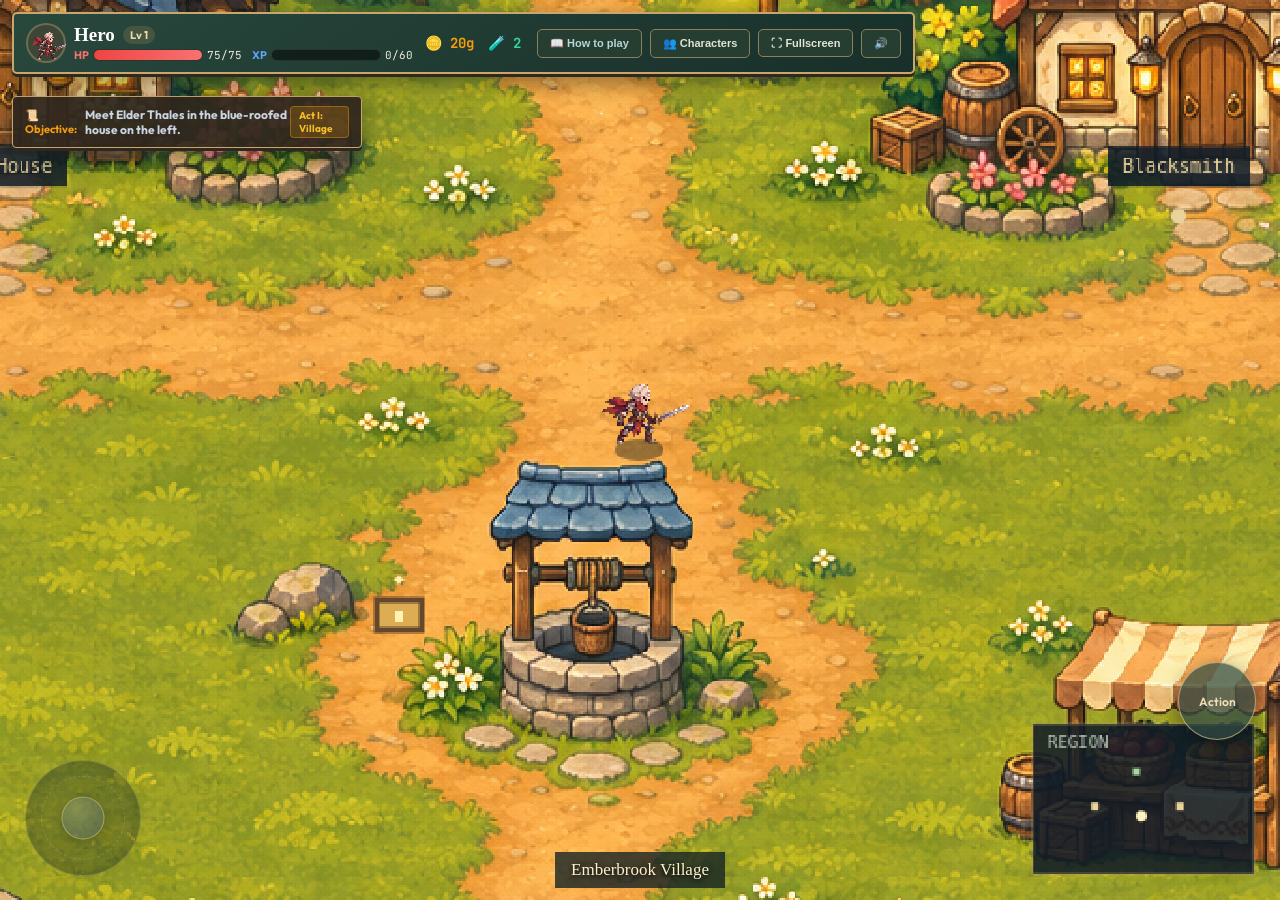
==== commit 88b5a881: "Overhaul Emberbrook art, interface, and gameplay" ====
--- a/index.html
+++ b/index.html
@@ -892,9 +892,10 @@
         <button id="btn-dev" class="btn" style="background: #1e1e2f; border-color: #6366f1; color: #c7d2fe;" title="Open Developer & Instructor Debug Panel">
           🛠️ Dev
         </button>
-        <button id="btn-cast" class="btn" title="Edit 7-member team cast">
-          👥 Cast
+        <button id="btn-cast" class="btn" title="Meet the characters">
+          👥 Characters
         </button>
+        <button id="btn-fullscreen" class="btn" title="Toggle fullscreen">⛶ Fullscreen</button>
         <button id="btn-sound" class="btn" title="Toggle audio">
           🔊
         </button>
@@ -923,7 +924,6 @@
 
       <div class="explore-footer"><span>WASD / arrows to move · E / Space to interact</span><span>Follow the marked paths to discover new regions.</span></div>
     </main>
-  </div>
 
   <!-- ========================================================================= -->
   <!-- MODAL 1: THE FORGE (CALCULUS OPTIMIZATION ENGINE)                         -->
@@ -1005,7 +1005,7 @@
   <!-- ========================================================================= -->
   <div id="modal-battle" class="modal-overlay">
     <div class="modal-box" style="max-width: 800px;">
-      <div class="battle-heading"><span class="eyebrow">STAND YOUR GROUND</span><strong>Encounter</strong><span>Choose your next move</span></div>
+      <div class="battle-heading"><span class="eyebrow">STAND YOUR GROUND</span><strong>Encounter</strong><span>Read the enemy. Time your strike. Protect the harvest.</span></div>
       <canvas id="battle-scene" width="720" height="280" aria-label="Animated battle scene"></canvas>
       <div class="battle-header">
         <!-- Player Card -->
@@ -1064,6 +1064,7 @@
 
       <div id="battle-items" class="battle-inventory" hidden><div><img src="assets/game/loot_essentials_24/assets/png/potions/health_potion.png" alt=""><span><strong>Healing potion × <span id="item-potion-count">2</span></strong><small>Restore 40 HP · uses your turn</small></span></div><button id="btn-use-potion" class="btn btn-primary">Use potion</button><button id="btn-items-back" class="btn">Back</button></div>
       <!-- Battle Action Buttons -->
+      <div id="enemy-intent" class="enemy-intent"></div>
       <div class="battle-actions">
         <button id="btn-battle-strike" class="battle-btn strike-btn">
           ⚔ Attack
@@ -1071,12 +1072,13 @@
         <button id="btn-battle-tap" class="battle-btn tap-strike-btn" style="display: none;">
           🎯 RELEASE NOW!
         </button>
+        <button id="btn-battle-guard" class="battle-btn guard-btn">◇ Guard</button>
         <button id="btn-battle-potion" class="battle-btn potion-btn">
           ▣ Item (<span id="battle-potion-count">2</span>)
         </button>
         <button id="btn-battle-run" class="battle-btn run-btn" title="75% escape chance against forest enemies; guardians block escape">↗ Run</button>
       </div>
-      <p class="battle-help">Attack: charge and release at the center. Item: use a potion. Run: 75% escape chance; unavailable against guardians.</p>
+      <p class="battle-help">Attack at the center for a critical hit. Guard reduces the next direct hit and powers up your next attack.</p>
     </div>
   </div>
 
@@ -1128,13 +1130,12 @@
       <div class="modal-box" style="max-width: 540px;">
         <div class="modal-header">
           <div class="modal-title">
-            <span>👥 Cast & Team Customization</span>
+            <span>People of Emberbrook</span>
           </div>
           <button class="close-btn" data-close="modal-cast">&times;</button>
         </div>
         <p style="font-size: 13px; color: var(--text-muted);">
-          Personalize your project's 7-member team cast. Changes save to browser localStorage (<code
-            class="mono-font">dq2c</code>).
+          Familiar faces, each with a role in the village's story.
         </p>
 
         <div style="display: flex; flex-direction: column; gap: 10px;" id="cast-list">
@@ -1142,7 +1143,7 @@
         </div>
 
         <div style="display: flex; justify-content: flex-end; gap: 8px; margin-top: 10px;">
-          <button class="btn btn-primary" id="btn-save-cast">Save Cast</button>
+          <button class="btn btn-primary" data-close="modal-cast">Back to adventure</button>
         </div>
       </div>
     </div>
@@ -1296,15 +1297,18 @@
       </div>
       <div class="proof-card"><strong>Explore and talk</strong><p>Hold WASD or the arrow keys, or drag the joystick. Press E / Space or Action near someone to talk or fight. Walk through the marked doorways to travel.</p></div>
       <div class="proof-card"><strong>Start with the village</strong><p>Visit the Elder in the blue-roofed house on the left. The blacksmith in the red-roofed house heals you for free and sells potions.</p></div>
-      <div class="proof-card"><strong>Choose your next move</strong><p>Attack starts a charge: release at the center for a strong hit. Item opens your potions; each restores 40 HP and uses a turn. Run can escape forest monsters, but guardians block your way.</p></div>
+      <div class="proof-card"><strong>Read the enemy. Time your strike. Protect the harvest.</strong><p>Attack starts a charge: release at the center for a strong hit. Item opens your potions; each restores 40 HP and uses a turn. Run can escape forest monsters, but guardians block your way.</p></div>
       <div class="proof-card"><strong>Bring the harvest home</strong><p>Follow the north path into Whispering Forest. Reach Level 3 for the northwest cavern. Defeat its Golem, reach Level 5, then take the northeast path to Ember Summit.</p></div>
       <div class="proof-card"><strong>If you fall</strong><p>You return to the village with full health and lose half your gold. Your level and quest progress stay with you. After an encounter, Battle details shows how your attacks went.</p></div>
       <button class="btn btn-primary" data-close="modal-guide">Back to the adventure</button>
     </div>
   </div>
 
+    <div id="game-notice" role="status" aria-live="polite" hidden></div>
+  </div>
     <script src="world.js"></script>
     <script src="combat.js"></script>
+    <script src="art-direction.js"></script>
     <script src="game.js"></script>
 </body>
 
--- a/rpg.css
+++ b/rpg.css
@@ -65,3 +65,92 @@
   .telemetry-grid {grid-template-columns:repeat(2,1fr);}.forge-split-row {font-size:12px;}.location-plaque {max-width:60%;}
 }
 @media(prefers-reduced-motion:reduce) { .modal-box,.btn {animation:none;transition:none;} }
+
+/* One bounded game screen: world, HUD, dialogue, battles and feedback. */
+body { height:100dvh; min-height:0; overflow:hidden; justify-content:center; }
+#game-container { position:relative; isolation:isolate; width:100%; max-width:1440px; height:100dvh; padding:0; overflow:hidden; background:#142820; }
+.game-masthead,.explore-footer { display:none; }
+.viewport-card { position:absolute; inset:0; padding:0; border:0; border-radius:0; }
+#canvas-wrapper { height:100%; border-radius:0; }
+#gameCanvas { width:100%; height:100%; object-fit:cover; }
+.top-bar { position:absolute; top:12px; left:12px; right:12px; z-index:5; border:2px solid #a58953; border-radius:5px; background:#26372bef; padding:9px 12px; box-shadow:0 3px 0 #142019; }
+.quest-banner { position:absolute; top:100px; left:12px; z-index:4; max-width:min(460px,calc(100% - 24px)); background:#302e20ed; border:1px solid #aa905b; border-radius:4px; padding:9px 12px; }
+.location-plaque { top:auto; bottom:14px; left:50%; transform:translateX(-50%); text-align:center; padding:8px 16px; border:0; background:#142224c9; }
+.location-plaque .eyebrow,.location-plaque>span:last-child { display:none; }
+.location-plaque strong { font-size:17px; }
+#interact-toast { bottom:70px; z-index:6; }
+.modal-overlay { position:absolute; inset:0; width:100%; height:100%; padding:12px; }
+.modal-box { max-height:100%; border:2px solid #a58953; border-radius:5px; }
+#game-notice { position:absolute; z-index:2000; bottom:18px; left:50%; transform:translateX(-50%); width:max-content; max-width:85%; padding:12px 18px; background:#f0dfad; color:#30291b; border:3px solid #8d6f41; box-shadow:0 4px 12px #0008; pointer-events:none; }
+.cast-row { display:grid; grid-template-columns:32px 1fr; gap:6px; padding:12px; border-bottom:1px solid #a5895355; }
+.cast-row>span:last-child { grid-column:2; color:#c6c7ac; font-size:12px; }
+@media(max-width:700px) {
+  #game-container { padding:0; }
+  .top-bar { top:6px; left:6px; right:6px; padding:6px; gap:5px; }
+  .hero-avatar { display:none; }.hero-name { font-size:15px; }
+  .top-actions { gap:4px; }.top-actions .btn { min-height:36px; padding:6px; }
+  .quest-banner { top:124px; left:6px; padding:7px; max-width:calc(100% - 12px); }
+  .location-plaque { max-width:50%; bottom:8px; }.location-plaque strong { font-size:13px; }
+  .modal-box { max-height:100%; padding:12px; }
+}
+@media(max-height:500px) { .quest-banner { top:82px; } .location-plaque { display:none; } }
+
+/* Edge-to-edge world with compact controls and protected map corners. */
+html, body { width:100%; height:100%; margin:0; }
+#game-container { max-width:none; width:100vw; height:100dvh; }
+#game-container:fullscreen { width:100vw; height:100vh; }
+#gameCanvas { aspect-ratio:auto; object-fit:fill; }
+.top-bar { right:auto; max-width:calc(100% - 24px); background:#172b25ee; border-color:#b7a16d; }
+.hero-summary { gap:8px; }
+.top-actions { flex-wrap:wrap; }
+.quest-banner { top:96px; max-width:350px; box-shadow:0 3px 12px #0004; }
+#btn-dev { display:none; }
+.location-plaque { left:50%; bottom:12px; }
+#joystick { bottom:24px; }
+.interact-button { bottom:160px; right:24px; }
+#interact-toast { bottom:110px; max-width:60%; }
+@media (pointer:fine) {
+  #joystick { opacity:.35; }
+  #joystick:hover { opacity:1; }
+}
+@media(max-width:700px) {
+  .top-bar { max-width:calc(100% - 12px); }
+  .quest-banner { top:130px; max-width:calc(100% - 24px); font-size:11px; }
+  .hero-meta .bars-row { gap:6px; }
+  .stat-bar-container { width:75px; }
+  .interact-button { bottom:165px; right:12px; }
+  #interact-toast { bottom:120px; max-width:70%; }
+}
+
+#canvas-wrapper { max-width:none; aspect-ratio:auto; flex:1; min-height:0; }
+
+.touch-controls { width:100%; height:100%; z-index:3; }
+#joystick { display:block; opacity:.8; }
+@media(max-width:700px) {
+ .top-bar { display:grid; grid-template-columns:1fr; width:calc(100% - 12px); gap:4px; }
+ .hero-summary { width:100%; }
+ .hero-meta { width:100%; flex-direction:row; align-items:center; justify-content:space-between; }
+ .bars-row { flex-wrap:nowrap; }
+ .top-actions { display:flex; flex-wrap:nowrap; gap:3px; justify-content:space-between; }
+ .top-actions .btn { font-size:9px; min-height:32px; padding:4px; }
+ .quest-banner { top:98px; }
+ .location-plaque { top:auto; left:50%; }
+}
+/* Woodland brass interface */
+.top-bar,.quest-banner,.modal-box {
+  border-color:#c8a66d;
+  box-shadow:0 3px 0 #30281e,0 8px 24px #10211980;
+}
+.top-bar,.modal-box { background:linear-gradient(145deg,#29483c,#182f2a); }
+.quest-banner { background:#30271fee; }
+.btn { background:#263e32; border-color:#8c8058; }
+.btn-primary { background:#d8b16d; color:#24231c; }
+.battle-actions { display:grid; grid-template-columns:repeat(4,minmax(0,1fr)); }
+.battle-btn { justify-content:center; }
+.guard-btn { background:#334f62; border:1px solid #86b5c6; color:#edf8ff; }
+.enemy-intent { color:#ffdcab; background:#513527; padding:8px 12px; border-left:3px solid #e2a568; font-size:12px; }
+#modal-battle .modal-box { gap:8px; }
+@media(max-width:520px) {
+  .battle-actions { grid-template-columns:repeat(2,minmax(0,1fr)); }
+  #modal-battle .battle-heading { margin-bottom:2px; }
+}
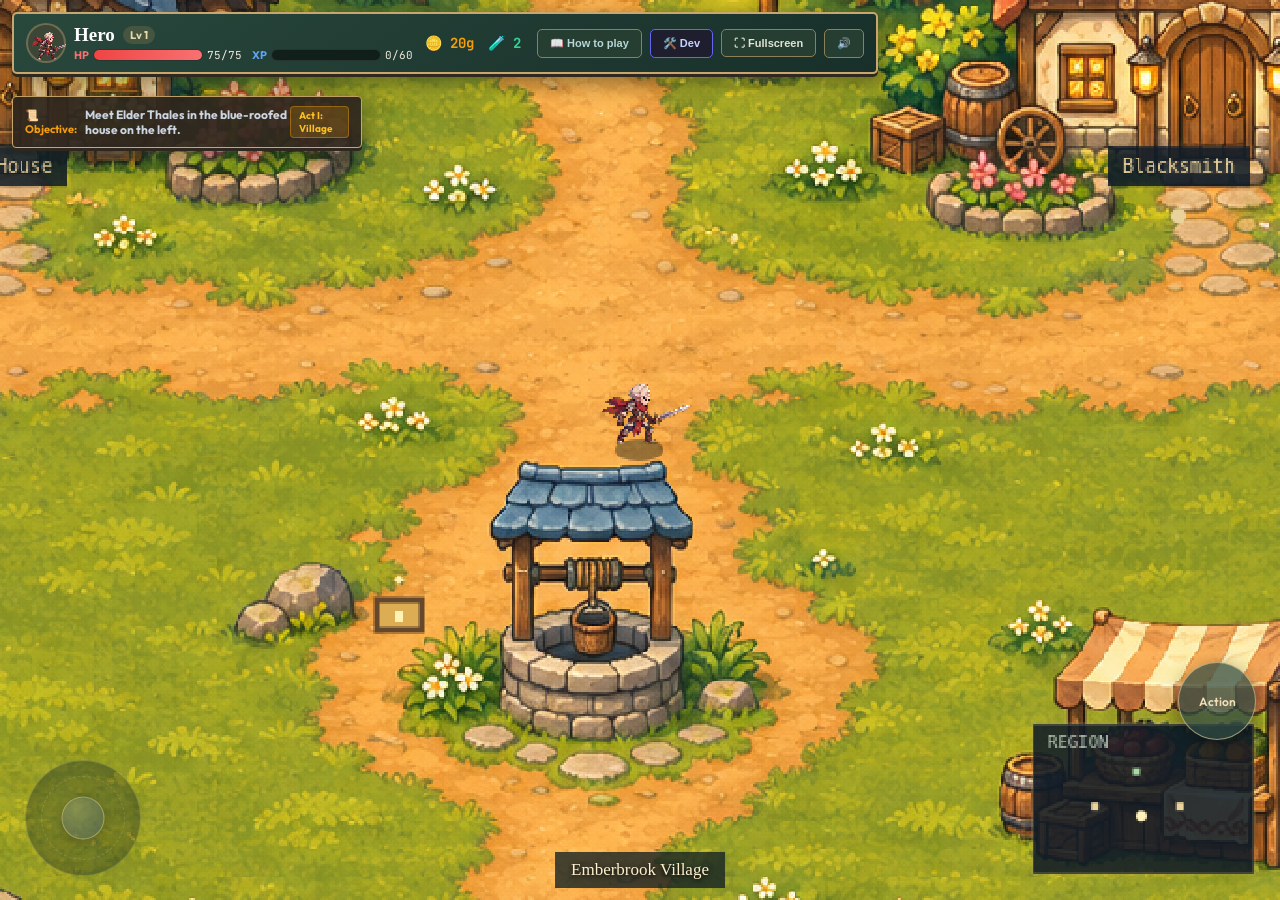
==== commit 22d1ea6f: "Restore Dev controls and remove character menu" ====
--- a/index.html
+++ b/index.html
@@ -838,7 +838,7 @@
       }
     }
   </style>
-  <link rel="stylesheet" href="rpg.css">
+  <link rel="stylesheet" href="rpg.css?v=emberbrook-2">
 </head>
 
 <body>
@@ -892,9 +892,6 @@
         <button id="btn-dev" class="btn" style="background: #1e1e2f; border-color: #6366f1; color: #c7d2fe;" title="Open Developer & Instructor Debug Panel">
           🛠️ Dev
         </button>
-        <button id="btn-cast" class="btn" title="Meet the characters">
-          👥 Characters
-        </button>
         <button id="btn-fullscreen" class="btn" title="Toggle fullscreen">⛶ Fullscreen</button>
         <button id="btn-sound" class="btn" title="Toggle audio">
           🔊
@@ -1122,31 +1119,6 @@
       </div>
     </div>
   </div>
-
-    <!-- ========================================================================= -->
-    <!-- MODAL 4: CAST CUSTOMIZATION SCREEN                                        -->
-    <!-- ========================================================================= -->
-    <div id="modal-cast" class="modal-overlay">
-      <div class="modal-box" style="max-width: 540px;">
-        <div class="modal-header">
-          <div class="modal-title">
-            <span>People of Emberbrook</span>
-          </div>
-          <button class="close-btn" data-close="modal-cast">&times;</button>
-        </div>
-        <p style="font-size: 13px; color: var(--text-muted);">
-          Familiar faces, each with a role in the village's story.
-        </p>
-
-        <div style="display: flex; flex-direction: column; gap: 10px;" id="cast-list">
-          <!-- Generated via JS -->
-        </div>
-
-        <div style="display: flex; justify-content: flex-end; gap: 8px; margin-top: 10px;">
-          <button class="btn btn-primary" data-close="modal-cast">Back to adventure</button>
-        </div>
-      </div>
-    </div>
 
     <!-- ========================================================================= -->
     <!-- MODAL 5: NPC DIALOGUE & SHOP                                              -->
@@ -1306,10 +1278,10 @@
 
     <div id="game-notice" role="status" aria-live="polite" hidden></div>
   </div>
-    <script src="world.js"></script>
-    <script src="combat.js"></script>
-    <script src="art-direction.js"></script>
-    <script src="game.js"></script>
+    <script src="world.js?v=emberbrook-2"></script>
+    <script src="combat.js?v=emberbrook-2"></script>
+    <script src="art-direction.js?v=emberbrook-2"></script>
+    <script src="game.js?v=emberbrook-2"></script>
 </body>
 
 </html>
--- a/rpg.css
+++ b/rpg.css
@@ -104,7 +104,6 @@
 .hero-summary { gap:8px; }
 .top-actions { flex-wrap:wrap; }
 .quest-banner { top:96px; max-width:350px; box-shadow:0 3px 12px #0004; }
-#btn-dev { display:none; }
 .location-plaque { left:50%; bottom:12px; }
 #joystick { bottom:24px; }
 .interact-button { bottom:160px; right:24px; }
@@ -131,7 +130,7 @@
  .hero-summary { width:100%; }
  .hero-meta { width:100%; flex-direction:row; align-items:center; justify-content:space-between; }
  .bars-row { flex-wrap:nowrap; }
- .top-actions { display:flex; flex-wrap:nowrap; gap:3px; justify-content:space-between; }
+ .top-actions { display:flex; flex-wrap:wrap; gap:3px; justify-content:space-between; }
  .top-actions .btn { font-size:9px; min-height:32px; padding:4px; }
  .quest-banner { top:98px; }
  .location-plaque { top:auto; left:50%; }
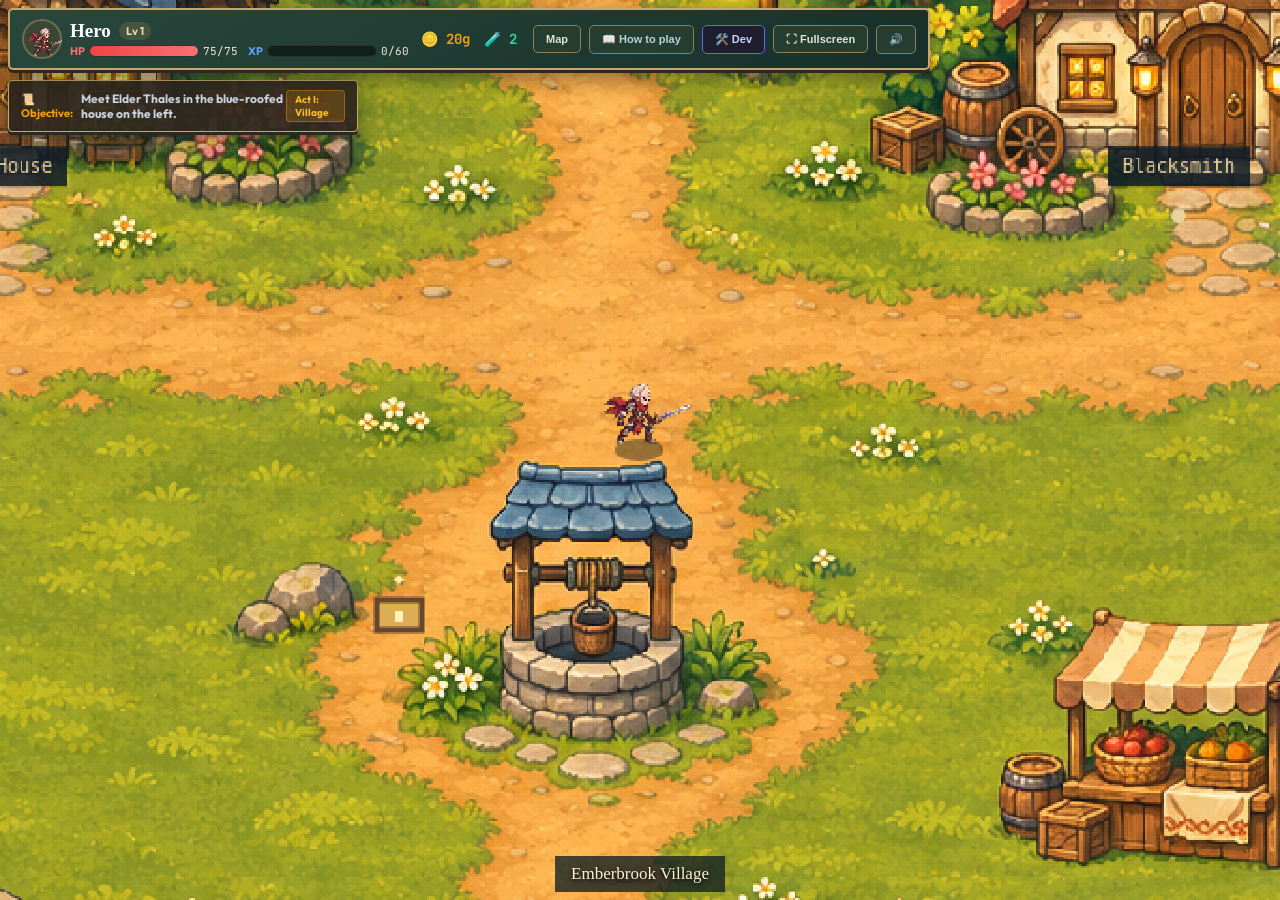
==== commit 7651fde1: "Rebuild RPG regions, dragon, and mobile framing The old renderer shared generic region floors, and h" ====
--- a/index.html
+++ b/index.html
@@ -3,7 +3,7 @@
 
 <head>
   <meta charset="UTF-8">
-  <meta name="viewport" content="width=device-width, initial-scale=1.0">
+  <meta name="viewport" content="width=device-width, initial-scale=1.0, viewport-fit=cover">
   <title>Emberbrook: The Lost Harvest — Gameplay Prototype</title>
   <link rel="preconnect" href="https://fonts.googleapis.com">
   <link rel="preconnect" href="https://fonts.gstatic.com" crossorigin>
@@ -838,7 +838,7 @@
       }
     }
   </style>
-  <link rel="stylesheet" href="rpg.css?v=emberbrook-2">
+  <link rel="stylesheet" href="rpg.css?v=emberbrook-regions-1">
 </head>
 
 <body>
@@ -886,6 +886,7 @@
         <button id="btn-forge" class="btn btn-accent" title="Paused course draft" hidden>
           ⚔️ Forge <span id="ui-forge-ratio" class="mono-font" style="font-size:11px;">[5:5]</span>
         </button>
+        <button id="btn-map" class="btn" title="Open region map (M)">Map</button>
         <button id="btn-guide" class="btn btn-math" title="Controls, travel, and battles">
           📖 How to play
         </button>
@@ -915,7 +916,7 @@
         <div class="location-plaque"><span class="eyebrow">YOU ARE EXPLORING</span><strong id="location-name">Emberbrook Village</strong><span id="location-description">A quiet refuge beneath the mountains</span></div>
         <div class="touch-controls"><div id="joystick" role="group" aria-label="Movement joystick"><span class="joystick-ring"></span><span id="joystick-knob"></span></div><button id="d-action" class="interact-button">Action</button></div>
         <div id="interact-toast">
-          <span id="toast-icon">💬</span> <span id="toast-msg">Press [SPACE] or tap to talk</span>
+          <kbd class="interaction-key">E</kbd><span id="toast-icon">💬</span> <span id="toast-msg">Press [SPACE] or tap to talk</span>
         </div>
       </div>
 
@@ -1261,6 +1262,21 @@
     </div>
   </div>
 
+  <div id="modal-region-map" class="modal-overlay">
+    <div class="modal-box atlas" role="dialog" aria-labelledby="atlas-title">
+      <div class="modal-header"><div class="modal-title" id="atlas-title">Emberbrook trail map</div>
+        <button class="close-btn" data-close="modal-region-map" aria-label="Close map">×</button>
+      </div>
+      <div class="atlas-route">
+        <div class="atlas-region atlas-cave"><i aria-hidden="true">◆</i><strong>Stonebound Cavern</strong><small id="map-state-cave"></small></div>
+        <div class="atlas-region atlas-summit"><i aria-hidden="true">▲</i><strong>Ember Summit</strong><small id="map-state-volcano"></small></div>
+        <div class="atlas-region atlas-forest"><i aria-hidden="true">♠</i><strong>Whispering Forest</strong><small id="map-state-forest"></small></div>
+        <div class="atlas-region atlas-village"><i aria-hidden="true">⌂</i><strong>Emberbrook</strong><small id="map-state-village"></small></div>
+      </div>
+      <p>Follow the forest trail to the fork. The cavern is northwest and the summit is northeast.</p>
+      <button class="btn btn-primary" data-close="modal-region-map">Return to game</button>
+    </div>
+  </div>
   <div id="modal-guide" class="modal-overlay">
     <div class="modal-box" style="max-width: 620px;">
       <div class="modal-header">
@@ -1278,10 +1294,10 @@
 
     <div id="game-notice" role="status" aria-live="polite" hidden></div>
   </div>
-    <script src="world.js?v=emberbrook-2"></script>
-    <script src="combat.js?v=emberbrook-2"></script>
-    <script src="art-direction.js?v=emberbrook-2"></script>
-    <script src="game.js?v=emberbrook-2"></script>
+    <script src="world.js?v=emberbrook-regions-1"></script>
+    <script src="combat.js?v=emberbrook-regions-1"></script>
+    <script src="art-direction.js?v=emberbrook-regions-1"></script>
+    <script src="game.js?v=emberbrook-regions-1"></script>
 </body>
 
 </html>
--- a/rpg.css
+++ b/rpg.css
@@ -153,3 +153,63 @@
   .battle-actions { grid-template-columns:repeat(2,minmax(0,1fr)); }
   #modal-battle .battle-heading { margin-bottom:2px; }
 }
+
+/* Brass trim, compact atlas, and controls keyed to the active input. */
+:root { --safe-top:env(safe-area-inset-top,0px); --safe-right:env(safe-area-inset-right,0px); --safe-bottom:env(safe-area-inset-bottom,0px); --safe-left:env(safe-area-inset-left,0px); }
+.top-bar { top:calc(8px + var(--safe-top)); left:calc(8px + var(--safe-left)); max-width:calc(100% - 16px - var(--safe-left) - var(--safe-right)); }
+.quest-banner { top:calc(88px + var(--safe-top)); left:calc(8px + var(--safe-left)); }
+.modal-overlay { padding:max(10px,var(--safe-top)) max(10px,var(--safe-right)) max(10px,var(--safe-bottom)) max(10px,var(--safe-left)); }
+.modal-box { border-radius:6px; }
+.btn:focus-visible,.close-btn:focus-visible { outline:3px solid #fff0b4; outline-offset:2px; }
+.btn:active { transform:translateY(2px); }
+.touch-controls { display:none; }
+@media(pointer:coarse) {
+  body:not([data-input]) .touch-controls { display:block; }
+}
+body[data-input="touch"] .touch-controls { display:block; }
+#joystick { left:calc(14px + var(--safe-left)); bottom:calc(22px + var(--safe-bottom)); }
+.interact-button { right:calc(14px + var(--safe-right)); bottom:calc(24px + var(--safe-bottom)); }
+.location-plaque { bottom:calc(8px + var(--safe-bottom)); }
+#interact-toast { bottom:calc(92px + var(--safe-bottom)); }
+.atlas { max-width:650px; }
+.atlas-route {
+  display:grid; grid-template-columns:repeat(2,minmax(0,1fr)); gap:22px 10px; padding:16px 10px;
+  border:2px solid #997648; background:radial-gradient(ellipse,#dcca98,#b89660);
+  color:#2d342b; position:relative; isolation:isolate;
+}
+.atlas-route::before {
+  content:""; position:absolute; z-index:-1; inset:15% 25%;
+  background:linear-gradient(35deg,transparent 48%,#705a38 49% 51%,transparent 52%) top left/50% 50% no-repeat,
+    linear-gradient(-35deg,transparent 48%,#705a38 49% 51%,transparent 52%) top right/50% 50% no-repeat,
+    linear-gradient(90deg,transparent 48%,#705a38 49% 51%,transparent 52%);
+}
+.atlas-region { display:grid; justify-items:center; text-align:center; gap:3px; padding:6px; background:#e7d5a8; border:2px solid #957044; }
+.atlas-region i { font:700 24px Georgia,serif; color:#4b6758; }
+.atlas-summit i { color:#9a4435; }
+.atlas-region small { font-size:11px; line-height:1.2; }
+.atlas-forest,.atlas-village { grid-column:1 / -1; justify-self:center; min-width:55%; }
+.atlas-current { outline:3px solid #2b594c; }
+@media(max-width:700px) {
+  .quest-banner { top:calc(104px + var(--safe-top)); max-width:calc(100% - 16px - var(--safe-left) - var(--safe-right)); }
+  .top-actions { justify-content:flex-start; gap:4px; }
+  .top-actions .btn { min-height:36px; padding-inline:6px; }
+  #modal-battle .battle-help { display:none; }
+  #modal-battle .modal-box { padding:8px; }
+  .battle-btn { min-height:44px; }
+}
+@media(max-height:490px) {
+  .top-bar { width:auto; display:flex; }
+  .hero-summary,.hero-meta { width:auto; }
+  .quest-banner { top:calc(82px + var(--safe-top)); }
+  #battle-scene { max-height:36dvh; object-fit:contain; }
+}
+.interaction-key { padding:2px 5px; border:1px solid #b29b69; border-radius:3px; }
+body[data-input="touch"] .interaction-key { display:none; }
+@media(pointer:coarse) { body:not([data-input]) .interaction-key { display:none; } }
+@media(max-height:490px) {
+  .top-bar .hero-avatar { display:none; }
+  .top-bar .top-actions { gap:4px; }
+  .top-bar .btn { padding:6px; }
+}
+#modal-battle .combat-log { min-height:32px; flex:0 1 65px; }
+#modal-battle .battle-actions { flex-shrink:0; }
